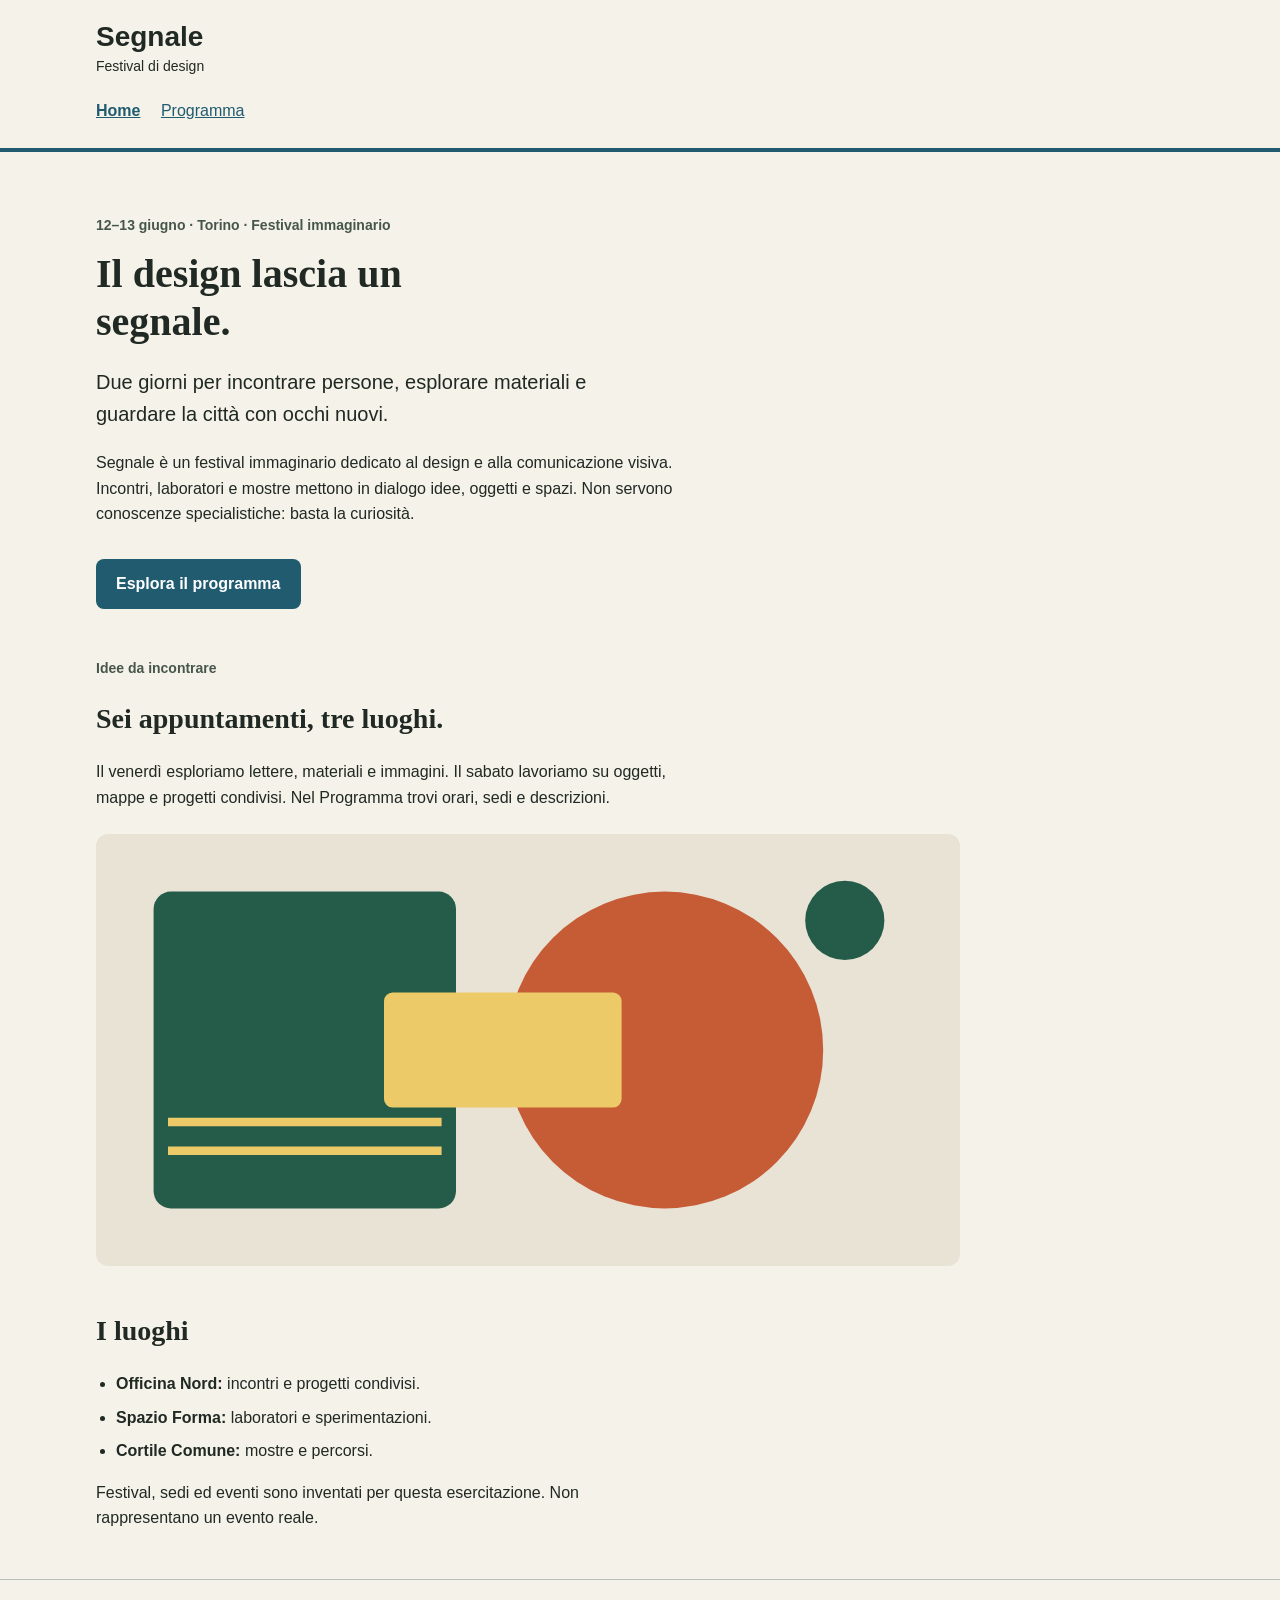
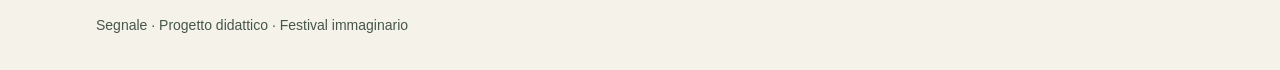
==== index.html @ a72270f5 "First commit" ====
<!doctype html>
<html lang="it">
<head>
  <meta charset="utf-8">
  <meta name="viewport" content="width=device-width, initial-scale=1">
  <title>Segnale — Festival di design</title>
  <link rel="stylesheet" href="style.css">
</head>
<body>
  <a class="skip-link" href="#contenuto">Vai al contenuto</a>
  <header class="site-header">
    <div class="container">
      <a class="brand" href="index.html">Segnale<span>Festival di design</span></a>
      <nav aria-label="Navigazione principale">
        <a href="index.html" aria-current="page">Home</a>
        <!-- Da completare: collegare questa voce alla pagina Programma. -->
        <a href="programma.html">Programma</a>
      </nav>
    </div>
  </header>

  <main id="contenuto" class="container">
    <section class="intro" aria-labelledby="titolo-home">
      <p class="eyebrow">12–13 giugno · Torino · Festival immaginario</p>
      <h1 id="titolo-home">Il design lascia un segnale.</h1>
      <p class="lead">Due giorni per incontrare persone, esplorare materiali e guardare la città con occhi nuovi.</p>
      <p class="reading-text">Segnale è un festival immaginario dedicato al design e alla comunicazione visiva. Incontri, laboratori e mostre mettono in dialogo idee, oggetti e spazi. Non servono conoscenze specialistiche: basta la curiosità.</p>
      <!-- Da completare: anche questo collegamento deve aprire il Programma. -->
     <a class="button-link" href="programma.html">Esplora il programma</a>
    </section>

    <section class="content-section" aria-labelledby="titolo-festival">
      <p class="eyebrow">Idee da incontrare</p>
      <h2 id="titolo-festival">Sei appuntamenti, tre luoghi.</h2>
      <p class="reading-text">Il venerdì esploriamo lettere, materiali e immagini. Il sabato lavoriamo su oggetti, mappe e progetti condivisi. Nel Programma trovi orari, sedi e descrizioni.</p>
      <img class="festival-image" src="assets/festival.svg" alt="Composizione geometrica di cerchi e rettangoli nei colori del festival" width="1200" height="600">
    </section>

    <section class="content-section" aria-labelledby="titolo-luoghi">
      <h2 id="titolo-luoghi">I luoghi</h2>
      <ul class="venues">
        <li><strong>Officina Nord:</strong> incontri e progetti condivisi.</li>
        <li><strong>Spazio Forma:</strong> laboratori e sperimentazioni.</li>
        <li><strong>Cortile Comune:</strong> mostre e percorsi.</li>
      </ul>
      <p class="reading-text">Festival, sedi ed eventi sono inventati per questa esercitazione. Non rappresentano un evento reale.</p>
    </section>
  </main>

  <footer class="site-footer"><div class="container"><p>Segnale · Progetto didattico · Festival immaginario</p></div></footer>
</body>
</html>
---- style.css ----
/* Stile iniziale: tipografia, colori e variabili CSS sono già predisposti.
   Lavoreremo su collegamenti, CSS condiviso e disposizione delle schede. */

/* Scelte comuni: ogni regola usa var() per richiamarne il valore. */
:root {
  --colore-primario: #205b70;
--colore-primario-scuro: #153f4d;
  --colore-sfondo: #f5f2e9;
  --colore-testo: #202923;
  --font-testo: Arial, Helvetica, sans-serif;
  --font-titoli: Georgia, "Times New Roman", serif;
}

* {
  box-sizing: border-box;
}

body {
  margin: 0;
  background: var(--colore-sfondo);
  color: var(--colore-testo);
  font-family: var(--font-testo);
  font-size: 1rem;
  line-height: 1.6;
}

a {
  color: var(--colore-primario);
}

a:hover {
  text-decoration-thickness: 3px;
}

a:focus-visible {
  outline: 3px solid var(--colore-testo);
  outline-offset: 4px;
}

.container {
  width: 92%;
  max-width: 68rem;
  margin: 0 auto;
}

.site-header {
  padding: 1.25rem 0;
  border-bottom: 4px solid var(--colore-primario);
}

.brand {
  display: inline-block;
  color: var(--colore-testo);
  font-size: 1.75rem;
  font-weight: bold;
  line-height: 1.2;
  text-decoration: none;
}

.brand span {
  display: block;
  margin-top: 0.25rem;
  font-size: 0.875rem;
  font-weight: normal;
}

nav {
  margin-top: 1rem;
}

nav a {
  display: inline-block;
  margin-right: 1rem;
  padding: 0.25rem 0;
}

nav a[aria-current="page"] {
  font-weight: bold;
}

.nav-button {
  margin-top: 0;
  padding: 0.4rem 0.8rem;
}

.intro {
  padding: 3rem 0 1rem;
}

.eyebrow,
.event-meta {
  color: #46564b;
  font-size: 0.875rem;
  font-weight: bold;
}

h1,
h2,
h3 {
  font-family: var(--font-titoli);
  line-height: 1.2;
}

h1 {
  max-width: 18ch;
  margin: 0.75rem 0 1.25rem;
  font-size: 2.5rem;
}

h2 {
  font-size: 1.75rem;
}

h3 {
  margin: 0.5rem 0 0.75rem;
  font-size: 1.375rem;
}

.lead {
  max-width: 48ch;
  font-size: 1.25rem;
}

.reading-text {
  max-width: 65ch;
}

.button-link {
  display: inline-block;
  margin-top: 1rem;
  padding: 0.75rem 1.25rem;
  border-radius: 0.5rem;
  background: var(--colore-primario);
  color: #ffffff;
  font-weight: bold;
  text-decoration: none;
}

.button-link:hover {
  background: var(--colore-primario-scuro);
}

.content-section {
  margin: 2rem 0 3rem;
}

.festival-image {
  display: block;
  width: 100%;
  max-width: 54rem;
  height: auto;
  margin-top: 1.5rem;
  border-radius: 0.75rem;
}

.venues {
  padding-left: 1.25rem;
}

.venues li {
  margin-bottom: 0.5rem;
}

.event-grid {
  display: grid;
  grid-template-columns: minmax(0, 1fr);
  gap: 1.5rem;
}

.event-card {
  min-width: 0;
  margin-bottom: 0;
}

.event-card img {
  display: block;
  width: 100%;
  max-width: 100%;
  height: auto;
}

.event-body {
  overflow-wrap: break-word;
}

.event-body p:last-child {
  margin-bottom: 0;
}

@media (min-width: 600px) {
  .event-grid {
    grid-template-columns: repeat(2, minmax(0, 1fr));
  }
}

@media (min-width: 1024px) {
  .event-grid {
    grid-template-columns: repeat(3, minmax(0, 1fr));
  }
}

.event-place {
  color: #46564b;
  font-size: 0.875rem;
}

.site-footer {
  padding: 1.25rem 0;
  border-top: 1px solid #b7c0b7;
  color: #46564b;
  font-size: 0.875rem;
}

.skip-link {
  position: absolute;
  top: -6rem;
  left: 1rem;
  padding: 0.75rem 1rem;
  background: #ffffff;
  color: var(--colore-testo);
}

.skip-link:focus {
  top: 1rem;
}

/* Qui aggiungeremo la media query durante la demo. */
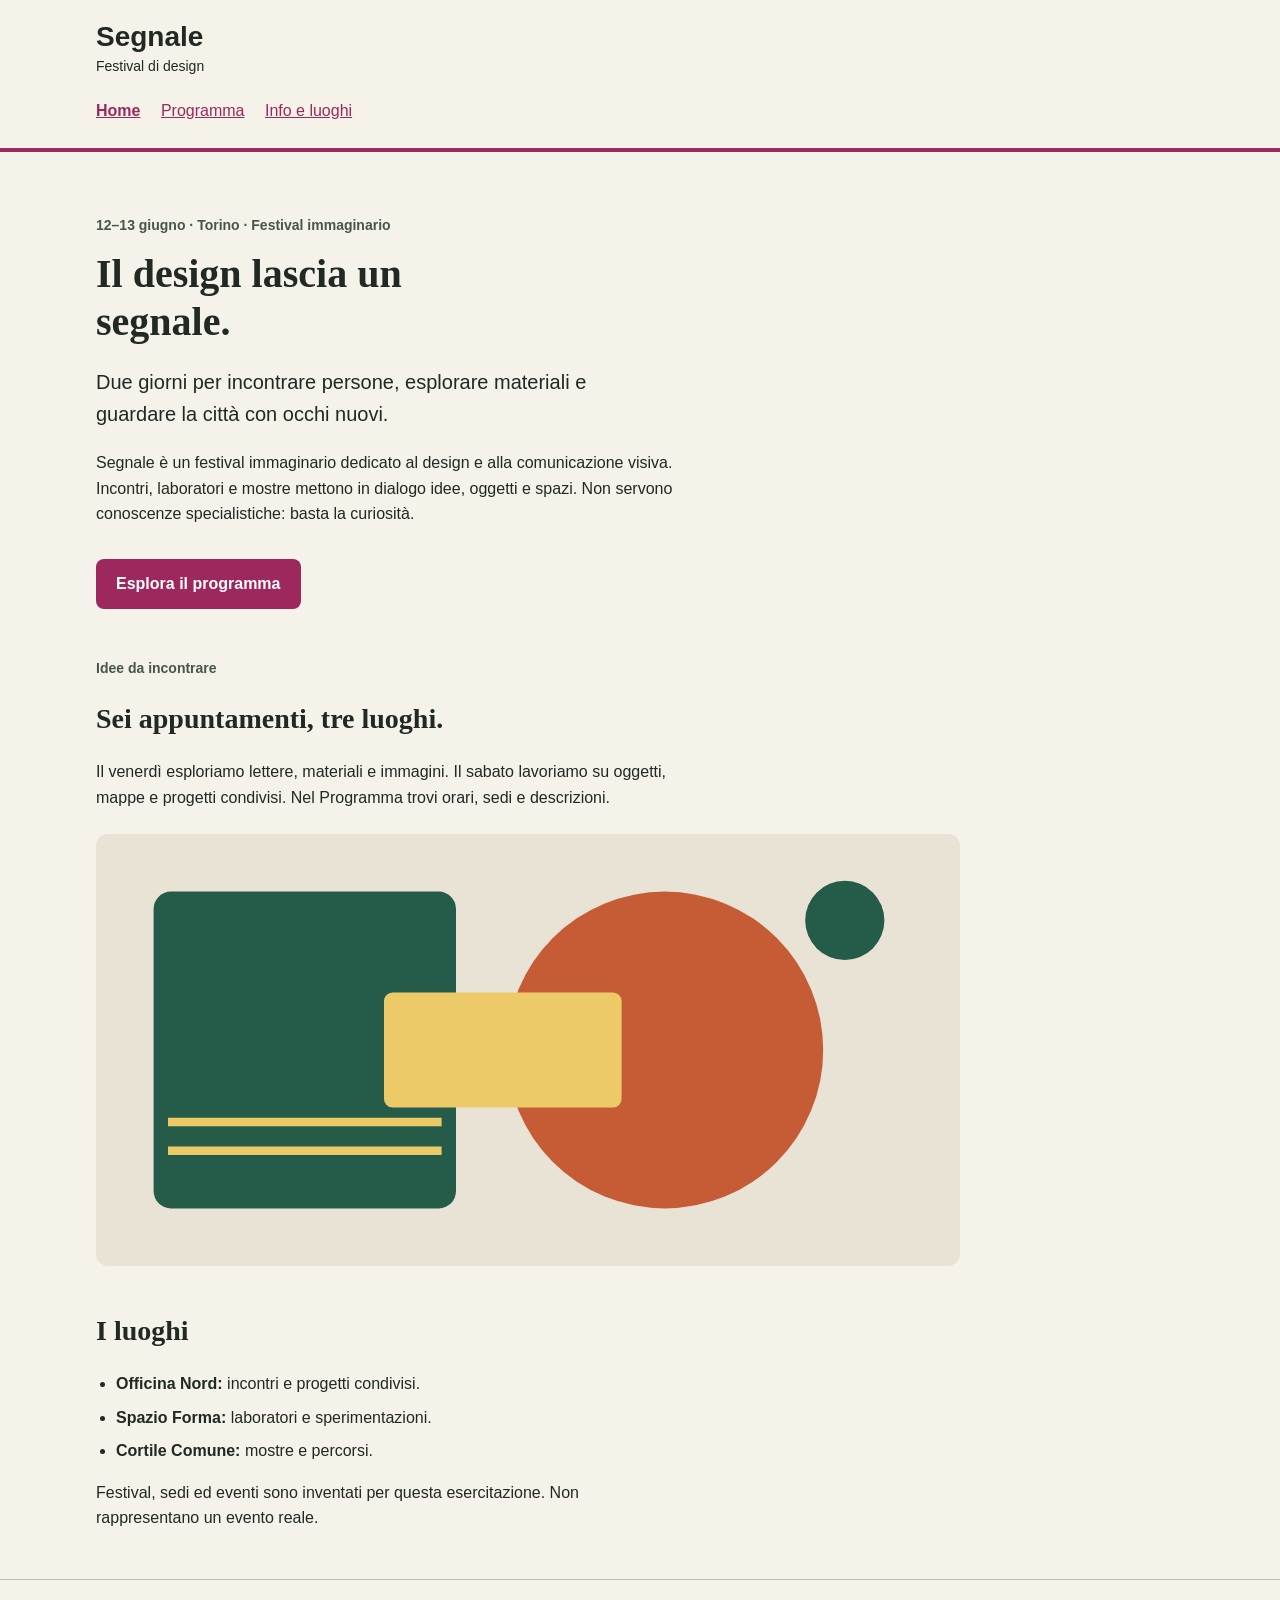
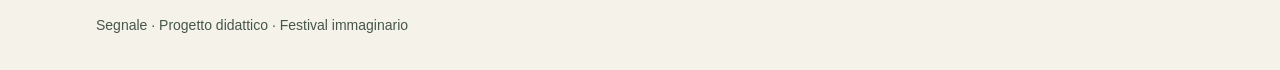
==== commit f50b975a: "Changes lezione 4Nov" ====
--- a/index.html
+++ b/index.html
@@ -15,6 +15,7 @@
         <a href="index.html" aria-current="page">Home</a>
         <!-- Da completare: collegare questa voce alla pagina Programma. -->
         <a href="programma.html">Programma</a>
+        <a href="info.html">Info e luoghi</a>
       </nav>
     </div>
   </header>
--- a/style.css
+++ b/style.css
@@ -3,11 +3,11 @@
 
 /* Scelte comuni: ogni regola usa var() per richiamarne il valore. */
 :root {
-  --colore-primario: #205b70;
---colore-primario-scuro: #153f4d;
+  --colore-primario: #9C285D;
+  --colore-primario-scuro: #741B45;
   --colore-sfondo: #f5f2e9;
   --colore-testo: #202923;
-  --font-testo: Arial, Helvetica, sans-serif;
+  --font-testo: "Trebuchet MS", Arial, sans-serif;
   --font-titoli: Georgia, "Times New Roman", serif;
 }
 
@@ -224,4 +224,56 @@
   top: 1rem;
 }
 
+.galleria-sedi {
+  width: 100%;
+  max-width: 800px;
+  margin: 2rem auto;
+  padding: 0 1rem;
+}
+
+.swiper {
+  width: 100%;
+  height: auto;
+  border-radius: 8px;
+  overflow: hidden;
+}
+
+.swiper-slide figure {
+  margin: 0;
+  width: 100%;
+}
+
+.swiper-slide img {
+  width: 100%;
+  height: auto;
+  aspect-ratio: 16 / 9;
+  object-fit: cover;
+  display: block;
+}
+
+.swiper-slide figcaption {
+  padding: 12px 16px;
+  text-align: center;
+  font-size: 0.95rem;
+  color: var(--colore-testo);
+  background-color: var(--colore-sfondo);
+}
+
+.map-container {
+  width: 100%;
+  height: 450px;
+}
+
+.map-container iframe {
+  display: block;
+  width: 100%;
+  height: 100%;
+  border: 0;
+}
+
+@media (max-width: 600px) {
+  .map-container {
+    height: 350px;
+  }
+}
 /* Qui aggiungeremo la media query durante la demo. */
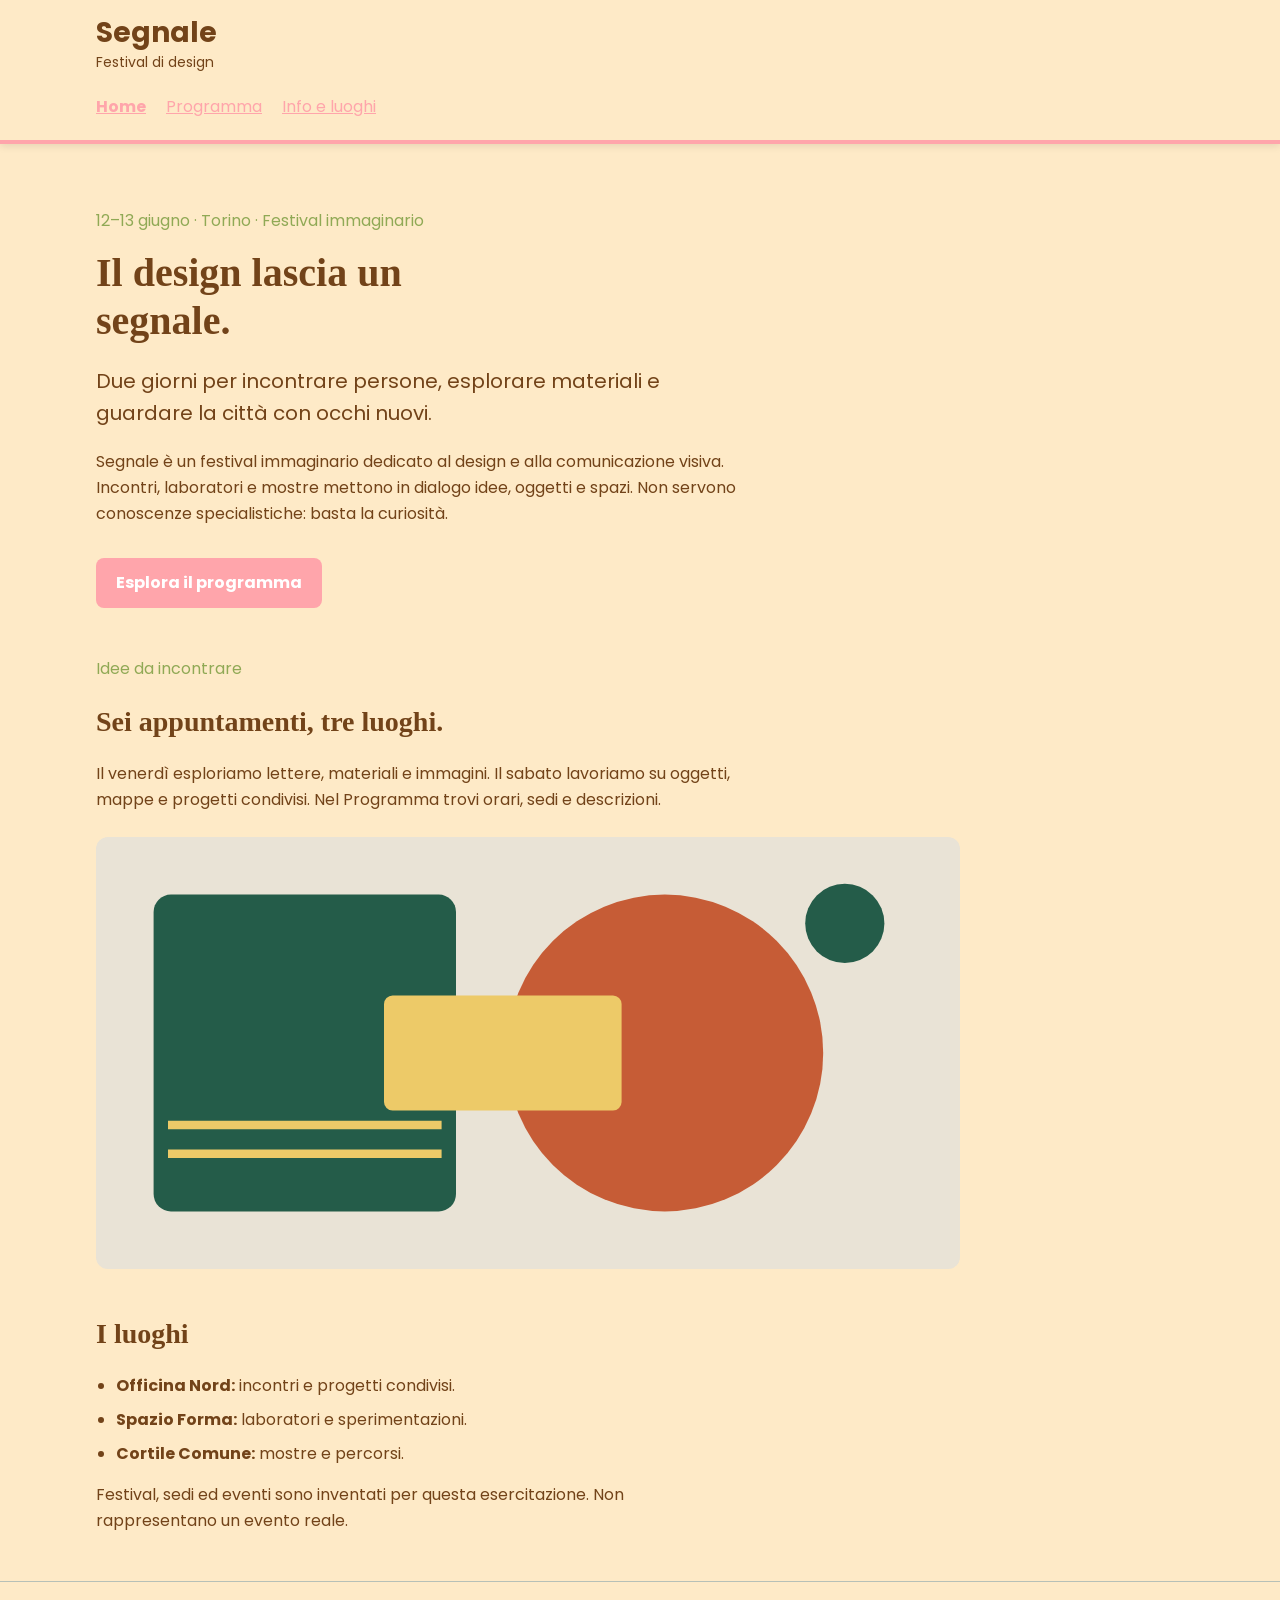
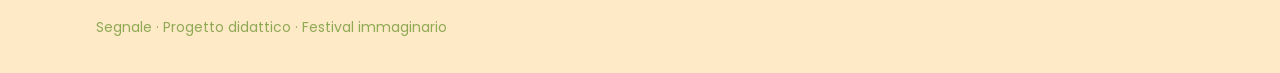
==== commit 0fb308de: "Change of colors, font, spacing, corners, order of menu." ====
--- a/index.html
+++ b/index.html
@@ -4,6 +4,9 @@
   <meta charset="utf-8">
   <meta name="viewport" content="width=device-width, initial-scale=1">
   <title>Segnale — Festival di design</title>
+  <link rel="preconnect" href="https://fonts.googleapis.com">
+  <link rel="preconnect" href="https://fonts.gstatic.com" crossorigin>
+  <link href="https://fonts.googleapis.com/css2?family=Poppins:wght@400;500;600;700&display=swap" rel="stylesheet">
   <link rel="stylesheet" href="style.css">
 </head>
 <body>
--- a/style.css
+++ b/style.css
@@ -3,11 +3,12 @@
 
 /* Scelte comuni: ogni regola usa var() per richiamarne il valore. */
 :root {
-  --colore-primario: #9C285D;
-  --colore-primario-scuro: #741B45;
-  --colore-sfondo: #f5f2e9;
-  --colore-testo: #202923;
-  --font-testo: "Trebuchet MS", Arial, sans-serif;
+  --colore-primario: #ffa5ab;
+  --colore-primario-scuro: #da627d;
+  --colore-sfondo: #feeac7;
+  --colore-testo: #724319;
+  
+  --font-testo: "Poppins", Arial, sans-serif;
   --font-titoli: Georgia, "Times New Roman", serif;
 }
 
@@ -44,8 +45,44 @@
 }
 
 .site-header {
-  padding: 1.25rem 0;
+  position: sticky;
+  top: 0;
+  z-index: 1000;
+  background: #feeac7;
+  padding: 1rem;
+  box-shadow: 0 2px 8px rgb(0 0 0 / 10%);
   border-bottom: 4px solid var(--colore-primario);
+}
+
+/* Keep the title and menu clear when the links stack on mobile */
+.site-title {
+  display: block;
+  margin-bottom: 0.75rem;
+}
+
+.site-nav {
+  display: flex;
+  flex-direction: column;
+  gap: 0.5rem;
+}
+
+@media (min-width: 600px) {
+  .site-header {
+    display: flex;
+    align-items: center;
+    justify-content: space-between;
+    gap: 1rem;
+  }
+
+  .site-title {
+    margin-bottom: 0;
+  }
+
+  .site-nav {
+    flex-direction: row;
+    flex-wrap: wrap;
+    gap: 1.5rem;
+  }
 }
 
 .brand {
@@ -65,13 +102,24 @@
 }
 
 nav {
+  display: flex;
+  flex-direction: column;
+  align-items: flex-start;
+  gap: 0.25rem 1.25rem;
   margin-top: 1rem;
 }
 
 nav a {
-  display: inline-block;
-  margin-right: 1rem;
+  display: block;
   padding: 0.25rem 0;
+}
+
+@media (min-width: 600px) {
+  nav {
+    flex-direction: row;
+    flex-wrap: wrap;
+    align-items: center;
+  }
 }
 
 nav a[aria-current="page"] {
@@ -87,9 +135,11 @@
   padding: 3rem 0 1rem;
 }
 
-.eyebrow,
+.eyebrow {
+  color: #90a955;
+}
 .event-meta {
-  color: #46564b;
+  color: #90a955;
   font-size: 0.875rem;
   font-weight: bold;
 }
@@ -177,6 +227,7 @@
   width: 100%;
   max-width: 100%;
   height: auto;
+  border-radius: 0.75rem;
 }
 
 .event-body {
@@ -200,14 +251,14 @@
 }
 
 .event-place {
-  color: #46564b;
+  color: #90a955;
   font-size: 0.875rem;
 }
 
 .site-footer {
   padding: 1.25rem 0;
   border-top: 1px solid #b7c0b7;
-  color: #46564b;
+  color: #90a955;
   font-size: 0.875rem;
 }
 
